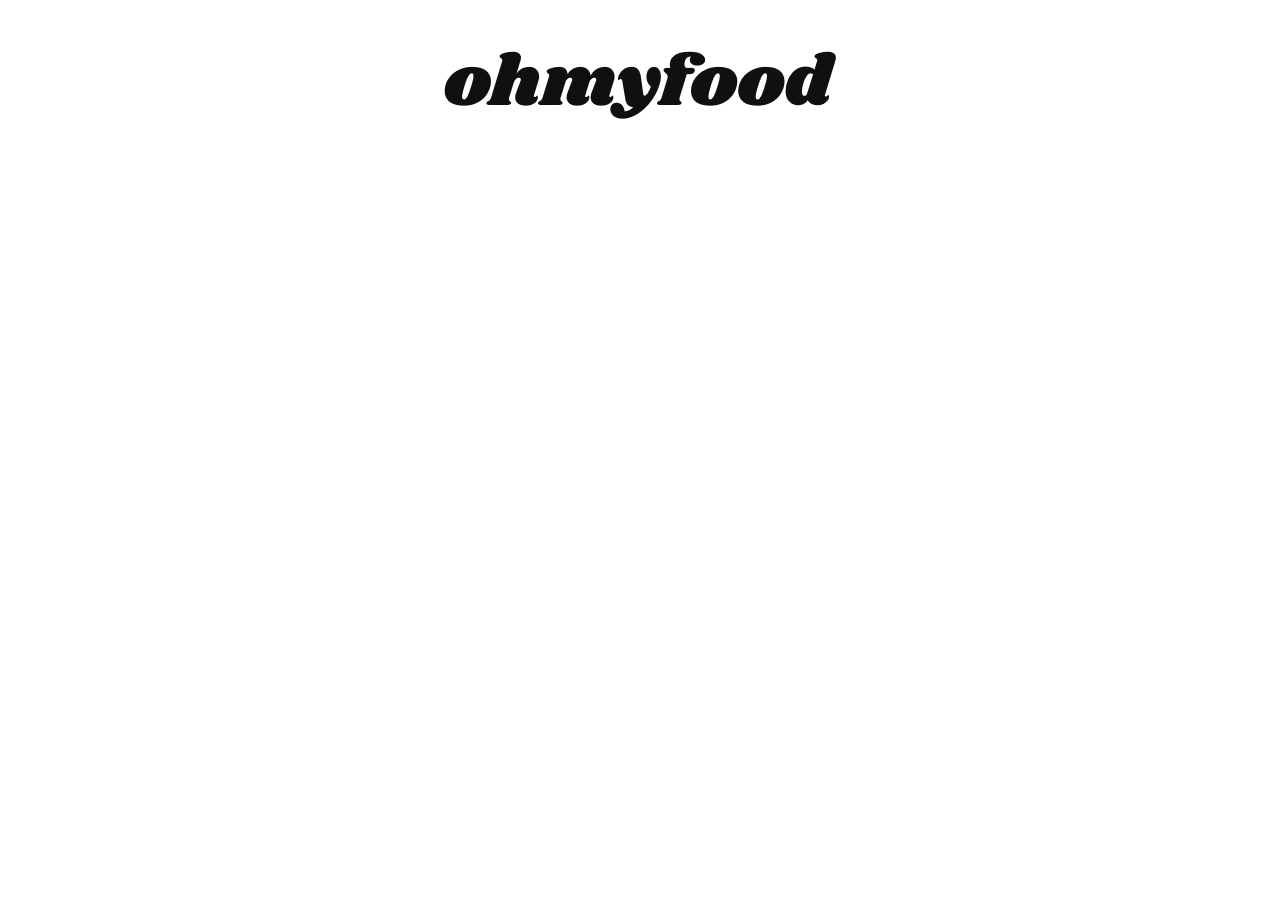
==== page_enchanted.html @ a137bcbd "ajout des autres page et MEP" ====
<!DOCTYPE html>
<html lang="fr">
<head>	
	<link rel="stylesheet" type="text/css" href="page_full.css">


	<title></title>
</head>
<body>
	<header><div><img src="img/ohmyfood.png" alt="Nom du site" class="site"></div></header>

</body>
</html>
---- page_full.css ----
main
{
	background-color: #f6f6f6;
}

header div
{
	text-align: center;
	margin-top: 4%;
}

h2
{
	margin-top: 8%;
}

.image img
{
	width: 100%;
	height: 15%;
	overflow: hidden;
}

.proposition
{
	border: 2px solid black;
	display: flex;
	margin-top: 2%;
	background-color: white;
	border-radius: 15px;
}

.prix
{
	width: 20%;
	border: 2px solid black;
	font-size: 25px;
	margin-top: 5%;
	text-align: center;
	
}

.texte
{
	margin-left: 5%;
	border: 2px solid black;
	font-size: 25px;
	height: 100%;
	width: 75%;
	margin-top: 2%;
	margin-bottom: 2%;

}

footer
{
	background-color: #353535;
	color: white;
	padding: 2% 5%;
	margin-top: 5%;
}

footer i
{
	height: 8%;
	width: 5%;
}

footer img
{
	height:5%;
	width: 15%;
}
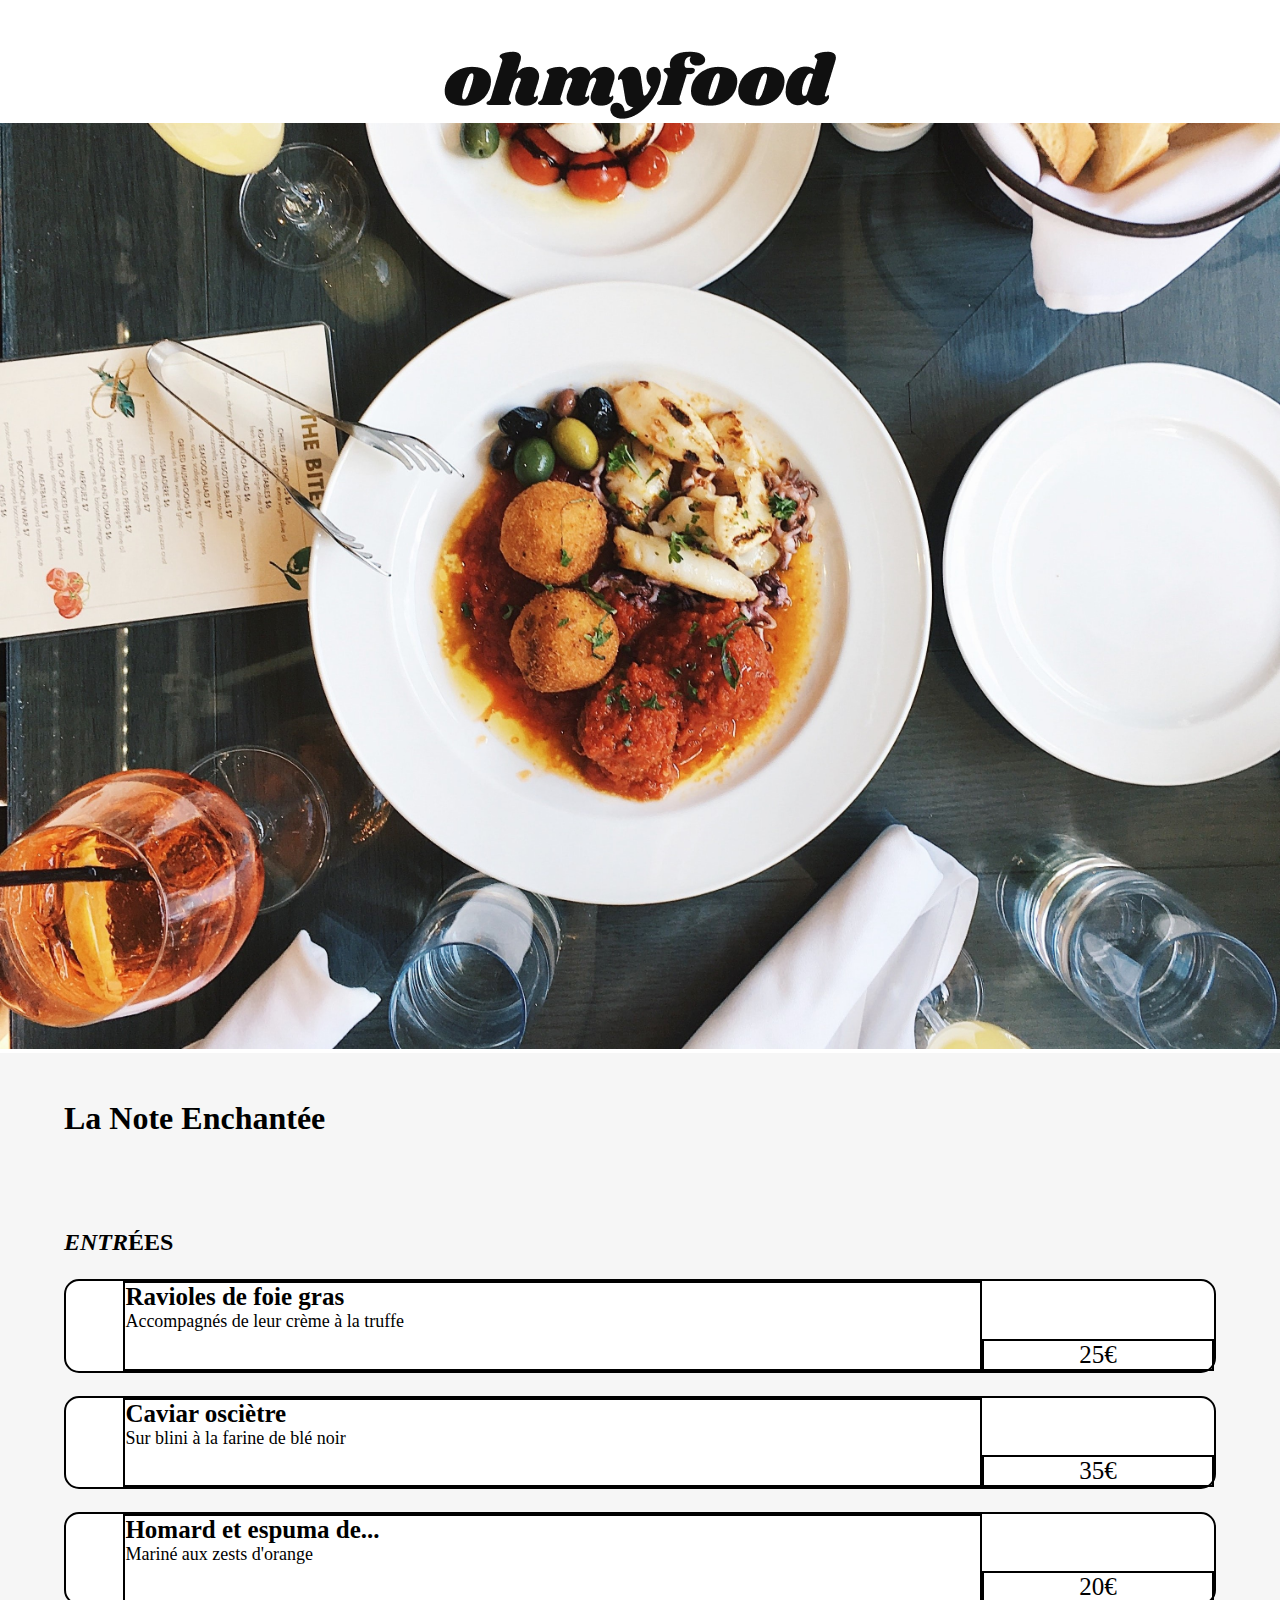
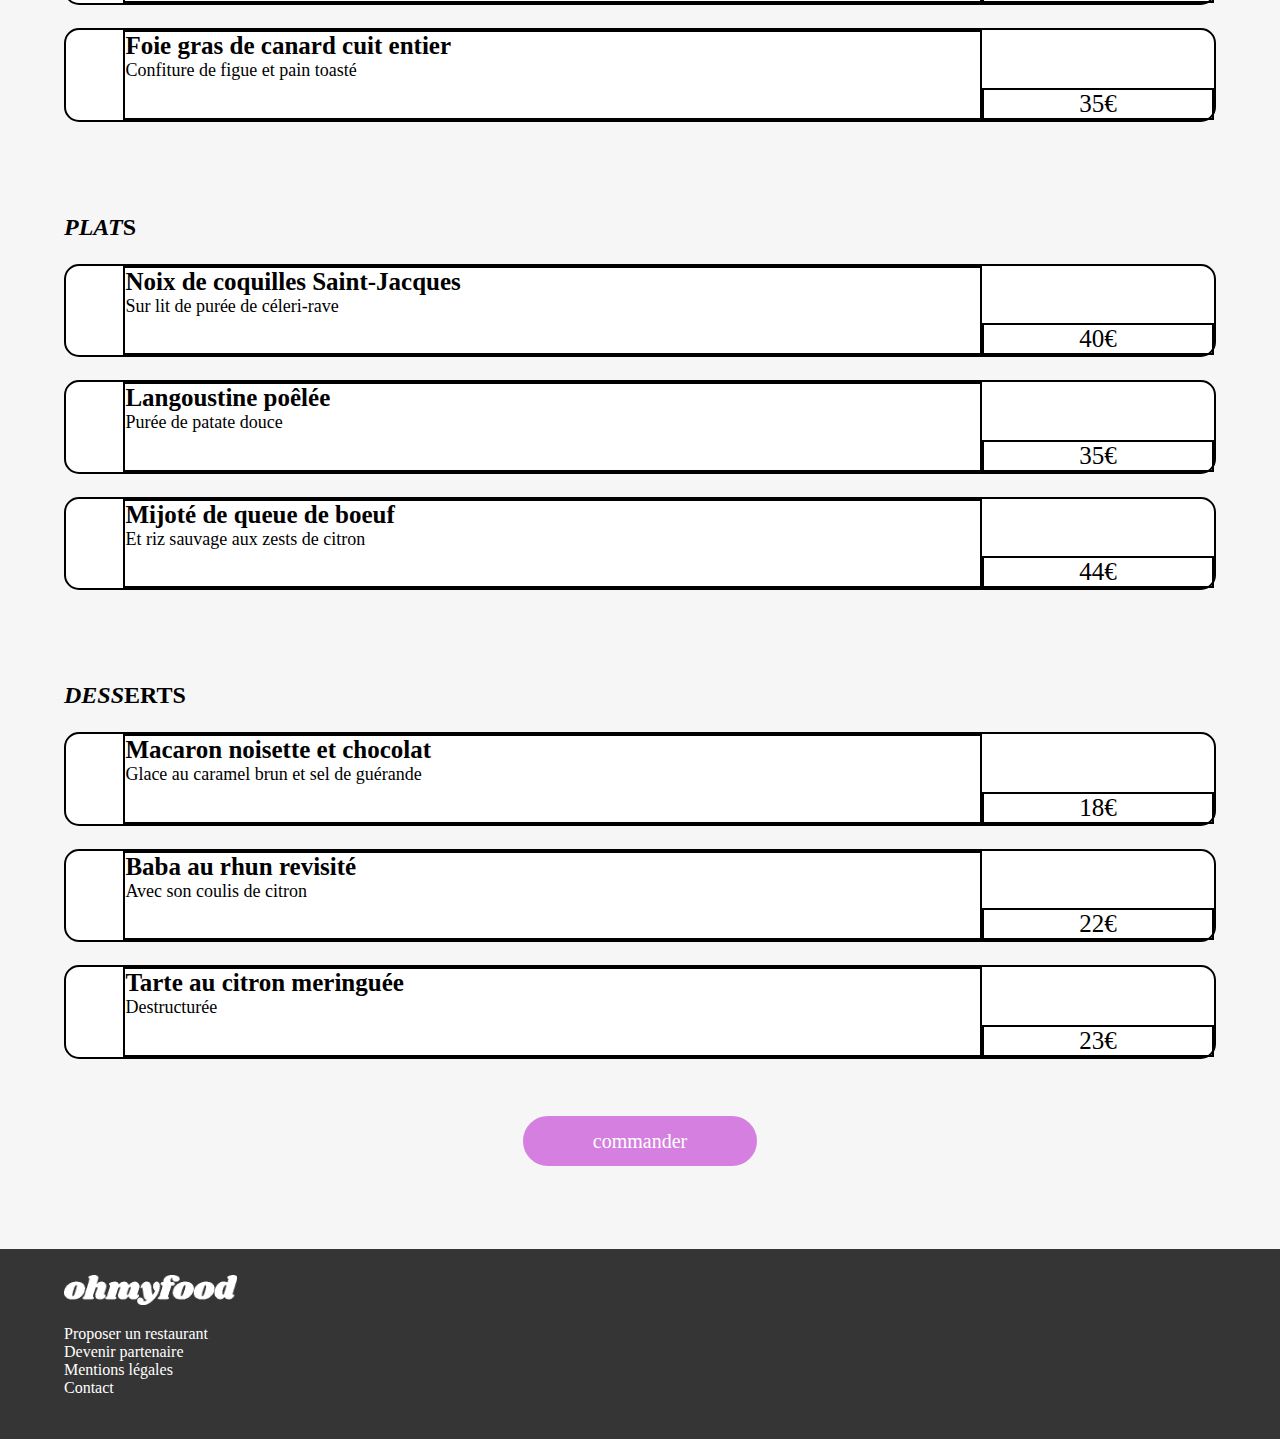
==== commit b472c27a: "structure Page2 enchanted faite" ====
--- a/page_enchanted.html
+++ b/page_enchanted.html
@@ -1,13 +1,67 @@
 <!DOCTYPE html>
 <html lang="fr">
-<head>	
+<head>
 	<link rel="stylesheet" type="text/css" href="page_full.css">
+	<link href="img/icone.png" rel="shortcut icon" >
+	<link rel="stylesheet" href="https://use.fontawesome.com/releases/v5.14.0/css/all.css" integrity="sha384-HzLeBuhoNPvSl5KYnjx0BT+WB0QEEqLprO+NBkkk5gbc67FTaL7XIGa2w1L0Xbgc" crossorigin="anonymous">
 
 
-	<title></title>
+	<title>La Note Enchantée</title>
 </head>
 <body>
 	<header><div><img src="img/ohmyfood.png" alt="Nom du site" class="site"></div></header>
 
+	<div class="image"><img src="img/restaurant2.jpg"></div>
+
+	<main>
+		<div><h1>La Note Enchantée</h1><!-- icone du coeur --></div>
+
+		<form class="entree">
+			<h2><em>entr</em>ées</h2>
+				<div class="proposition"><div class="proposition__texte"><strong>Ravioles de foie gras</strong><br/>Accompagnés de leur crème à la truffe </div><div class="proposition__prix">25€</div></div>
+				
+				<div class="proposition"><div class="proposition__texte"><strong>Caviar osciètre</strong><br/>Sur blini à la farine de blé noir</div><div class="proposition__prix">35€</div></div>
+
+				<div class="proposition"><div class="proposition__texte"><strong>Homard et espuma de...</strong><br/>Mariné aux zests d'orange</div><div class="proposition__prix">20€</div></div>
+
+				<div class="proposition"><div class="proposition__texte"><strong>Foie gras de canard cuit entier</strong><br/>Confiture de figue et pain toasté</div><div class="proposition__prix">35€</div></div>
+
+		</form>
+		<form class="main">
+			<h2><em>plat</em>s</h2>
+
+				<div class="proposition"><div class="proposition__texte"><strong>Noix de coquilles Saint-Jacques</strong><br/>Sur lit de purée de céleri-rave</div><div class="proposition__prix">40€</div></div>
+
+				<div class="proposition"><div class="proposition__texte"><strong>Langoustine poêlée</strong><br/>Purée de patate douce</div><div class="proposition__prix">35€</div></div>
+
+				<div class="proposition"><div class="proposition__texte"><strong>Mijoté de queue de boeuf</strong><br/>Et riz sauvage aux zests de citron</div><div class="proposition__prix">44€</div></div>
+		
+		</form>
+
+		<form class="dessert">
+			<h2><em>dess</em>erts</h2>
+
+			<div class="proposition"><div class="proposition__texte"><strong>Macaron noisette et chocolat</strong><br/>Glace au caramel brun et sel de guérande</div><div class="proposition__prix">18€</div></div>
+
+			<div class="proposition"><div class="proposition__texte"><strong>Baba au rhun revisité</strong><br/>Avec son coulis de citron</div><div class="proposition__prix">22€</div></div>
+
+			<div class="proposition"><div class="proposition__texte"><strong>Tarte au citron meringuée</strong><br/>Destructurée</div><div class="proposition__prix">23€</div></div>
+			
+
+		</form> 
+		<form><div class="validite">commander</div></form>
+<!-- -->
+	</main>
+
+<!-- ordre de validité --> 
+
+<footer><img src="img/ohmyfood2.png" alt="Nom du site" class="site">
+	<p><i class="fas fa-utensils"></i>Proposer un restaurant<br/>
+	<i class="fas fa-hands-helping"></i>Devenir partenaire<br/>
+	Mentions légales<br/>
+	Contact</p>
+
+</footer>
+
 </body>
 </html>--- a/page_full.css
+++ b/page_full.css
@@ -1,6 +1,13 @@
+body
+{
+	width: 100%;
+	margin: auto;
+}
+
 main
 {
 	background-color: #f6f6f6;
+	padding: 2% 5%;
 }
 
 header div
@@ -12,6 +19,7 @@
 h2
 {
 	margin-top: 8%;
+	text-transform: uppercase;
 }
 
 .image img
@@ -30,7 +38,7 @@
 	border-radius: 15px;
 }
 
-.prix
+.proposition__prix
 {
 	width: 20%;
 	border: 2px solid black;
@@ -40,24 +48,30 @@
 	
 }
 
-.texte
+.proposition__texte strong
+{
+	font-size: 25px;
+}
+
+.proposition__texte
 {
 	margin-left: 5%;
 	border: 2px solid black;
-	font-size: 25px;
-	height: 100%;
+	font-size: 18px;
 	width: 75%;
-	margin-top: 2%;
-	margin-bottom: 2%;
 
 }
+.proposition__texte em
+{
+	text-transform: uppercase;
+}
+
 
 footer
 {
 	background-color: #353535;
 	color: white;
 	padding: 2% 5%;
-	margin-top: 5%;
 }
 
 footer i
@@ -70,4 +84,52 @@
 {
 	height:5%;
 	width: 15%;
+}
+
+.validite
+{
+	border: 2px solid #d580e0;
+	border-radius: 30px;
+	width: 20%;
+	margin: auto;
+	text-align: center;
+	font-size: 20px;
+	margin-top: 5%;
+	background-color: #d580e0;
+	color: white;
+	padding-top: 1%;
+	padding-bottom: 1%;
+	margin-bottom: 5%;
+}
+
+@media all and (max-width: 800px)
+{
+	body
+	{
+		font-size: 100%;
+	}
+}
+
+
+@media all and (max-width: 500px)
+{
+
+	header img
+	{
+		width: 60%;
+		height: 30%;
+	}
+
+	footer i
+	{
+		height: 10px;
+		width: 20px;
+	}
+
+
+}
+@media all and (max-width: 680px)
+{
+	/* Changer la taille des "proposition" car le texte deviens plus petit 
+	(peut etre regler avec le changement de taille de police a voir demain) git add -A*/
 }